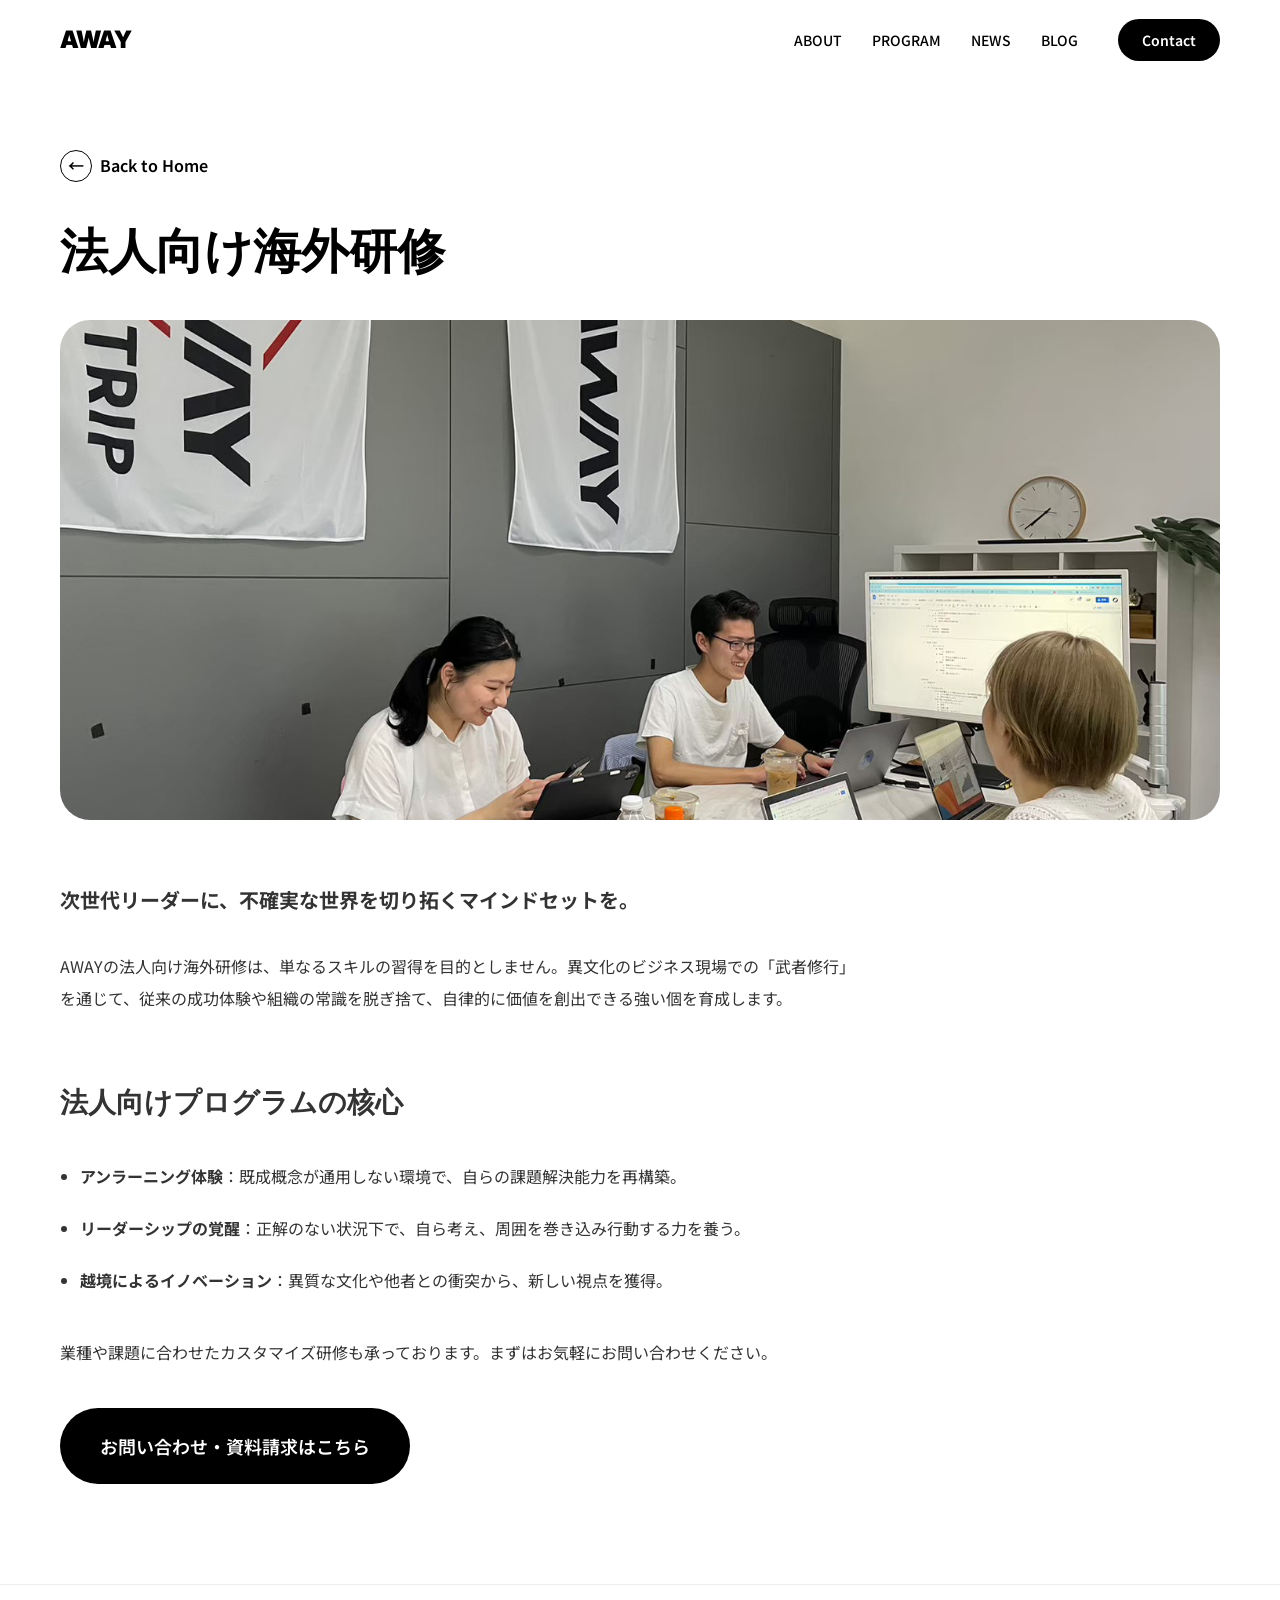
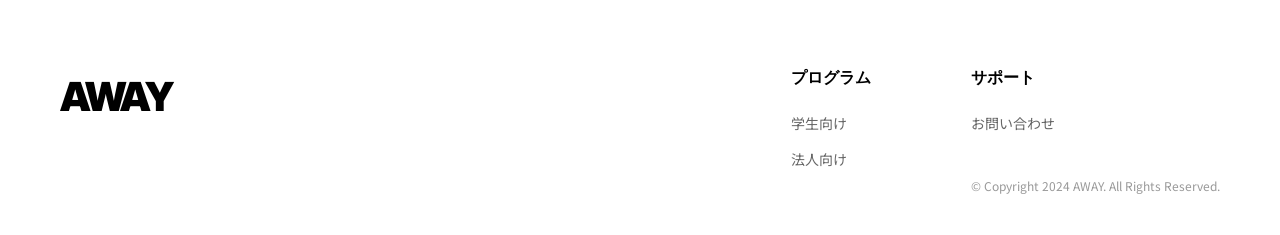
==== business-program.html @ 97340604 "Initial commit" ====
<!DOCTYPE html>
<html lang="ja">

<head>
    <meta charset="UTF-8">
    <meta name="viewport" content="width=device-width, initial-scale=1.0">
    <title>法人向け海外研修 - AWAY</title>
    <link rel="preconnect" href="https://fonts.googleapis.com">
    <link rel="preconnect" href="https://fonts.gstatic.com" crossorigin>
    <link
        href="https://fonts.googleapis.com/css2?family=Inter:wght@400;500;600;700&family=Noto+Sans+JP:wght@400;500;700&display=swap"
        rel="stylesheet">
    <link rel="icon" href="favicon.png" type="image/png">
    <link rel="stylesheet" href="styles.css">
</head>

<body>
    <header class="header">
        <div class="container header-container">
            <a href="index.html" class="logo">AWAY</a>
            <nav class="nav">
                <ul class="nav-list">
                    <li><a href="index.html#about">ABOUT</a></li>
                    <li><a href="index.html#program">Program</a></li>
                    <li><a href="index.html#news">News</a></li>
                    <li><a href="https://note.com/away_college" target="_blank">Blog</a></li>
                </ul>
                <a href="contact.html" class="btn btn-black">Contact</a>
            </nav>
        </div>
    </header>

    <main style="padding-top: 150px; padding-bottom: 100px;">
        <div class="container">
            <a href="index.html"
                style="display: inline-flex; align-items: center; gap: 8px; font-weight: 600; margin-bottom: 40px;">
                <span
                    style="display: inline-flex; align-items: center; justify-content: center; width: 32px; height: 32px; border: 1px solid #000; border-radius: 50%;">←</span>
                Back to Home
            </a>

            <h1 style="font-size: 48px; margin-bottom: 40px; line-height: 1.2;">法人向け海外研修</h1>

            <div style="margin-bottom: 60px; border-radius: 30px; overflow: hidden; height: 500px;">
                <img src="images/社会人向け.jpg" alt="法人向け海外研修" style="width: 100%; height: 100%; object-fit: cover;">
            </div>

            <div style="max-width: 800px; line-height: 2; font-size: 16px; color: #333;">
                <p style="margin-bottom: 30px; font-size: 20px; font-weight: 700;">
                    次世代リーダーに、不確実な世界を切り拓くマインドセットを。
                </p>
                <p style="margin-bottom: 30px;">
                    AWAYの法人向け海外研修は、単なるスキルの習得を目的としません。異文化のビジネス現場での「武者修行」を通じて、従来の成功体験や組織の常識を脱ぎ捨て、自律的に価値を創出できる強い個を育成します。
                </p>
                <h2 style="font-size: 28px; margin: 60px 0 30px; font-family: var(--font-heading);">法人向けプログラムの核心</h2>
                <ul style="list-style: disc; padding-left: 20px; margin-bottom: 40px;">
                    <li style="margin-bottom: 20px;"><strong>アンラーニング体験</strong>：既成概念が通用しない環境で、自らの課題解決能力を再構築。</li>
                    <li style="margin-bottom: 20px;"><strong>リーダーシップの覚醒</strong>：正解のない状況下で、自ら考え、周囲を巻き込み行動する力を養う。</li>
                    <li style="margin-bottom: 20px;"><strong>越境によるイノベーション</strong>：異質な文化や他者との衝突から、新しい視点を獲得。</li>
                </ul>

                <p style="margin-bottom: 40px;">
                    業種や課題に合わせたカスタマイズ研修も承っております。まずはお気軽にお問い合わせください。
                </p>

                <a href="contact.html" class="btn btn-black" style="padding: 20px 40px; font-size: 18px;">
                    お問い合わせ・資料請求はこちら
                </a>
            </div>
        </div>
    </main>

    <footer class="footer">
        <div class="container footer-container">
            <div class="footer-logo">
                <a href="index.html">AWAY</a>
            </div>
            <div class="footer-links">
                <div class="footer-column">
                    <h4>プログラム</h4>
                    <ul>
                        <li><a href="student-program.html">学生向け</a></li>
                        <li><a href="business-program.html">法人向け</a></li>
                    </ul>
                </div>
                <div class="footer-column">
                    <h4>サポート</h4>
                    <ul>
                        <li><a href="contact.html">お問い合わせ</a></li>
                    </ul>
                    <p class="copyright">© Copyright 2024 AWAY. All Rights Reserved.</p>
                </div>
            </div>
        </div>
    </footer>
</body>

</html>
---- styles.css ----
/* Global Styles */
:root {
    --text-color: #000;
    --bg-color: #fff;
    --gray-light: #f5f5f5;
    --gray-medium: #888;
    --accent-color: #000;
    --font-heading: 'Inter', sans-serif;
    --font-body: 'Noto Sans JP', sans-serif;
    --container-width: 1200px;
    --header-height: 80px;
}

* {
    margin: 0;
    padding: 0;
    box-sizing: border-box;
}

body {
    font-family: var(--font-body);
    color: var(--text-color);
    line-height: 1.6;
    background-color: var(--bg-color);
    -webkit-font-smoothing: antialiased;
}

a {
    text-decoration: none;
    color: inherit;
}

ul {
    list-style: none;
}

img {
    max-width: 100%;
    display: block;
}

.container {
    max-width: var(--container-width);
    margin: 0 auto;
    padding: 0 20px;
}

/* Typography */
h1,
h2,
h3,
h4 {
    font-family: var(--font-heading);
    font-weight: 700;
}

/* Header */
.header {
    height: var(--header-height);
    display: flex;
    align-items: center;
    position: fixed;
    top: 0;
    left: 0;
    width: 100%;
    background: rgba(255, 255, 255, 0.9);
    backdrop-filter: blur(10px);
    z-index: 1000;
}

.header-container {
    display: flex;
    justify-content: space-between;
    align-items: center;
    width: 100%;
}

.logo {
    font-family: var(--font-heading);
    font-weight: 900;
    font-size: 24px;
    letter-spacing: -1px;
    text-transform: uppercase;
}

.nav {
    display: flex;
    align-items: center;
    gap: 40px;
}

.nav-list {
    display: flex;
    gap: 30px;
}

.nav-list a {
    font-size: 14px;
    font-weight: 500;
    text-transform: uppercase;
}

.btn {
    display: inline-flex;
    align-items: center;
    justify-content: center;
    padding: 10px 24px;
    border-radius: 50px;
    font-weight: 600;
    font-size: 14px;
    transition: all 0.3s ease;
}

.btn-black {
    background-color: #000;
    color: #fff;
}

.btn-black:hover {
    background-color: #333;
    transform: translateY(-2px);
}

/* Hero Section */
.hero {
    padding-top: calc(var(--header-height) + 60px);
    padding-bottom: 100px;
}

.hero-title {
    font-size: 80px;
    line-height: 1.1;
    margin-bottom: 40px;
    letter-spacing: -2px;
}

.hero-text {
    font-size: 18px;
    font-weight: 700;
    margin-bottom: 60px;
    max-width: 800px;
}

.hero-divider {
    height: 1px;
    width: 60px;
    background-color: #000;
    margin: 80px 0;
}

.hero-description-block {
    font-size: 20px;
    color: #333;
    max-width: 900px;
    line-height: 2.2;
    font-weight: 500;
}

.story-title {
    font-size: 48px;
    margin-bottom: 50px;
    letter-spacing: -0.5px;
}

.story-lead {
    font-size: 24px;
    font-weight: 700;
    margin-bottom: 50px;
}

.hero-description-block p {
    margin-bottom: 50px;
}

/* Section Common */
.section-title {
    font-size: 40px;
    margin-bottom: 60px;
    letter-spacing: -1px;
}

/* Program Section */
.program {
    padding: 100px 0;
    background-color: #f8f9fa;
}

.program-list {
    display: flex;
    flex-direction: column;
    gap: 60px;
    max-width: 900px;
    margin: 0 auto;
}

.program-item {
    display: flex;
    align-items: center;
    text-decoration: none;
    color: inherit;
    transition: opacity 0.3s ease;
    background: transparent;
}

.program-item:hover {
    opacity: 0.8;
}

.program-item-image {
    width: 200px;
    height: 140px;
    border-radius: 16px;
    overflow: hidden;
    flex-shrink: 0;
    margin-right: 40px;
}

.program-image {
    width: 100%;
    height: 100%;
    object-fit: cover;
    transition: transform 0.6s ease;
}

.program-item:hover .program-image {
    transform: scale(1.05);
}

.program-item-content {
    flex-grow: 1;
}

.program-item-title {
    font-size: 26px;
    font-weight: 800;
    margin-bottom: 8px;
    color: #111;
}

.program-item-desc {
    font-size: 14px;
    color: #666;
    font-weight: 500;
    line-height: 1.6;
}

.program-item-icon {
    margin-left: 20px;
}

.program-arrow-circle {
    display: inline-flex;
    align-items: center;
    justify-content: center;
    width: 40px;
    height: 40px;
    border: 1px solid #e0e0e0;
    border-radius: 50%;
    color: #333;
    font-size: 16px;
    transition: all 0.3s ease;
}

.program-item:hover .program-arrow-circle {
    border-color: #111;
    color: #111;
    transform: translateX(4px);
}



/* News Section */
.news {
    padding: 100px 0;
}

.news-grid {
    display: grid;
    grid-template-columns: repeat(3, 1fr);
    gap: 30px;
}

.news-card {
    border: 1px solid #eee;
    border-radius: 12px;
    overflow: hidden;
    padding: 20px;
    transition: all 0.3s ease;
}

.news-card:hover {
    box-shadow: 0 10px 20px rgba(0, 0, 0, 0.05);
}

.news-image-wrapper {
    height: 200px;
    border-radius: 8px;
    overflow: hidden;
    margin-bottom: 20px;
}

.news-image {
    width: 100%;
    height: 100%;
    object-fit: cover;
}

.news-title {
    font-size: 16px;
    margin-bottom: 10px;
    line-height: 1.5;
}

.news-date {
    font-size: 12px;
    color: #999;
    margin-bottom: 15px;
}

.news-link {
    font-size: 12px;
    font-weight: 700;
    text-transform: uppercase;
    text-decoration: underline;
}

/* Gallery Section - Vertical Dynamic Layout */
.gallery {
    padding: 150px 0;
    background-color: #fff;
}

.gallery-container {
    max-width: 1200px;
    margin: 0 auto;
    padding: 0 40px;
    column-count: 4;
    column-gap: 20px;
}

.gallery-item {
    position: relative;
    overflow: hidden;
    border-radius: 16px;
    opacity: 0;
    transform: translateY(30px);
    transition: all 0.6s cubic-bezier(0.22, 1, 0.36, 1);
    cursor: pointer;
    box-shadow: 0 4px 16px rgba(0, 0, 0, 0.1);
    break-inside: avoid;
    margin-bottom: 20px;
}

.gallery-item.is-visible {
    opacity: 1;
    transform: translateY(0);
}

.gallery-item.is-visible:hover {
    transform: translateY(-8px) scale(1.02);
    box-shadow: 0 20px 40px rgba(0,0,0,0.15);
    z-index: 2;
}

.gallery-img {
    width: 100%;
    height: auto;
    display: block;
    object-fit: cover;
    transition: transform 0.6s cubic-bezier(0.22, 1, 0.36, 1);
    filter: brightness(0.95);
}

.gallery-img.p-portrait { aspect-ratio: 3/4; }
.gallery-img.p-landscape { aspect-ratio: 4/3; }
.gallery-img.p-tall { aspect-ratio: 9/16; }
.gallery-img.p-square { aspect-ratio: 1/1; }

.gallery-item:hover .gallery-img {
    transform: scale(1.08) rotate(1deg);
    filter: brightness(1.1);
}

@media (max-width: 1024px) {
    .gallery-container {
        column-count: 3;
    }
}

@media (max-width: 768px) {
    .gallery-container {
        column-count: 2;
        column-gap: 16px;
        padding: 0 20px;
    }
    
    .gallery-item {
        margin-bottom: 16px;
        border-radius: 12px;
    }
}

@media (max-width: 480px) {
    .gallery-container {
        column-count: 1;
    }
}

/* CTA Section */
.cta {
    padding: 150px 0;
    text-align: center;
    position: relative;
    overflow: hidden;
}

.cta-container {
    position: relative;
    z-index: 2;
}

.cta-title {
    font-size: 48px;
    margin-bottom: 30px;
    line-height: 1.3;
}

.cta-text {
    font-size: 16px;
    margin-bottom: 40px;
    line-height: 2;
}

.cta-btn {
    padding: 15px 40px;
    font-size: 16px;
}

.cta-decoration-left,
.cta-decoration-right {
    position: absolute;
    top: 50%;
    transform: translateY(-50%);
    width: 200px;
    height: 200px;
    z-index: 1;
    opacity: 0.8;
}

.cta-decoration-left {
    left: 100px;
}

.cta-decoration-right {
    right: 100px;
}

/* Company Info Section */
.company-info {
    padding: 100px 0;
    background-color: var(--gray-light);
}

.company-table {
    max-width: 800px;
    margin: 0 auto;
    border-top: 1px solid #ddd;
}

.table-row {
    display: flex;
    padding: 20px 0;
    border-bottom: 1px solid #ddd;
}

.row-label {
    width: 200px;
    font-weight: 700;
    font-size: 14px;
    color: #333;
}

.row-value {
    flex: 1;
    font-size: 14px;
    color: #666;
}

@media (max-width: 768px) {
    .table-row {
        flex-direction: column;
        gap: 8px;
    }

    .row-label {
        width: 100%;
    }
}

/* Footer */
.footer {
    padding: 80px 0 40px;
    border-top: 1px solid #eee;
}

.footer-container {
    display: flex;
    justify-content: space-between;
}

.footer-logo a {
    font-family: var(--font-heading);
    font-size: 40px;
    font-weight: 900;
    letter-spacing: -2px;
}

.footer-links {
    display: flex;
    gap: 100px;
}

.footer-column h4 {
    font-size: 16px;
    margin-bottom: 20px;
}

.footer-column ul li {
    margin-bottom: 10px;
}

.footer-column ul li a {
    font-size: 14px;
    color: #666;
}

.footer-column ul li a:hover {
    color: #000;
}

/* Contact Form Styles */
.contact-form {
    background: #fff;
}

.form-group {
    margin-bottom: 30px;
}

.form-group label {
    display: block;
    font-weight: 700;
    font-size: 14px;
    margin-bottom: 10px;
    color: #333;
}

.required {
    color: #ff4d4d;
    font-size: 11px;
    padding: 2px 6px;
    background: #fff0f0;
    border-radius: 4px;
    margin-left: 5px;
}

.form-group input[type="text"],
.form-group input[type="email"],
.form-group select,
.form-group textarea {
    width: 100%;
    padding: 15px;
    border: 1px solid #ddd;
    border-radius: 8px;
    font-family: inherit;
    font-size: 16px;
    transition: border-color 0.3s ease;
}

.form-group input:focus,
.form-group select:focus,
.form-group textarea:focus {
    outline: none;
    border-color: #000;
}

.radio-group {
    display: flex;
    gap: 30px;
    padding: 10px 0;
}

.radio-label {
    display: flex;
    align-items: center;
    gap: 8px;
    cursor: pointer;
    font-weight: 500 !important;
}

.radio-label input[type="radio"] {
    width: 18px;
    height: 18px;
    accent-color: #000;
}

.copyright {
    margin-top: 40px;
    font-size: 12px;
    color: #999;
}

/* Theme Dark Styles */
.theme-dark {
    background-color: #111;
    color: #fff;
}

.story {
    padding: 150px 0;
    position: relative;
    overflow: hidden;
}

.story-background-text {
    position: absolute;
    top: 50%;
    left: 0;
    transform: translate(10vw, -50%);
    font-size: 25vw;
    font-weight: 900;
    color: rgba(255, 255, 255, 0.06);
    white-space: nowrap;
    z-index: 0;
    font-family: var(--font-heading);
    pointer-events: none;
    letter-spacing: -5px;
}

.theme-dark .hero-divider {
    background-color: #fff;
}

.theme-dark .hero-description-block {
    color: #fff;
}

.theme-dark .story-title {
    color: #fff;
}

.theme-dark .section-title {
    color: #fff;
}

.gallery.theme-dark {
    background-color: #111;
}

.company-info.theme-dark {
    background-color: #111;
}

.theme-dark .row-label {
    color: #fff;
}

.theme-dark .row-value {
    color: #ccc;
}

.theme-dark .table-row {
    border-bottom: 1px solid #333;
}

.theme-dark .company-table {
    border-top: 1px solid #333;
}

footer.theme-dark {
    background-color: #111;
    border-top: none;
}

.theme-dark .footer-logo a {
    color: #fff;
}

.theme-dark .footer-column h4 {
    color: #fff;
}

.theme-dark .footer-column ul li a {
    color: #ccc;
}

.theme-dark .footer-column ul li a:hover {
    color: #fff;
}


/* Responsive */
@media (max-width: 768px) {
    .header-container {
        padding: 0 20px;
    }

    .nav {
        display: none;
        /* simple hide for now */
    }

    .hero-title {
        font-size: 48px;
    }

    .program-item {
        flex-direction: column;
        align-items: flex-start;
        gap: 20px;
    }

    .program-item-image {
        width: 100%;
        height: auto;
        aspect-ratio: 16/9;
        margin-right: 0;
    }

    .program-item-icon {
        margin-left: 0;
        align-self: flex-end;
    }

    .news-grid {
        grid-template-columns: 1fr;
    }

    .cta-decoration-left,
    .cta-decoration-right {
        display: none;
    }

    .footer-container {
        flex-direction: column;
        gap: 40px;
    }

    .footer-links {
        flex-direction: column;
        gap: 40px;
    }
}
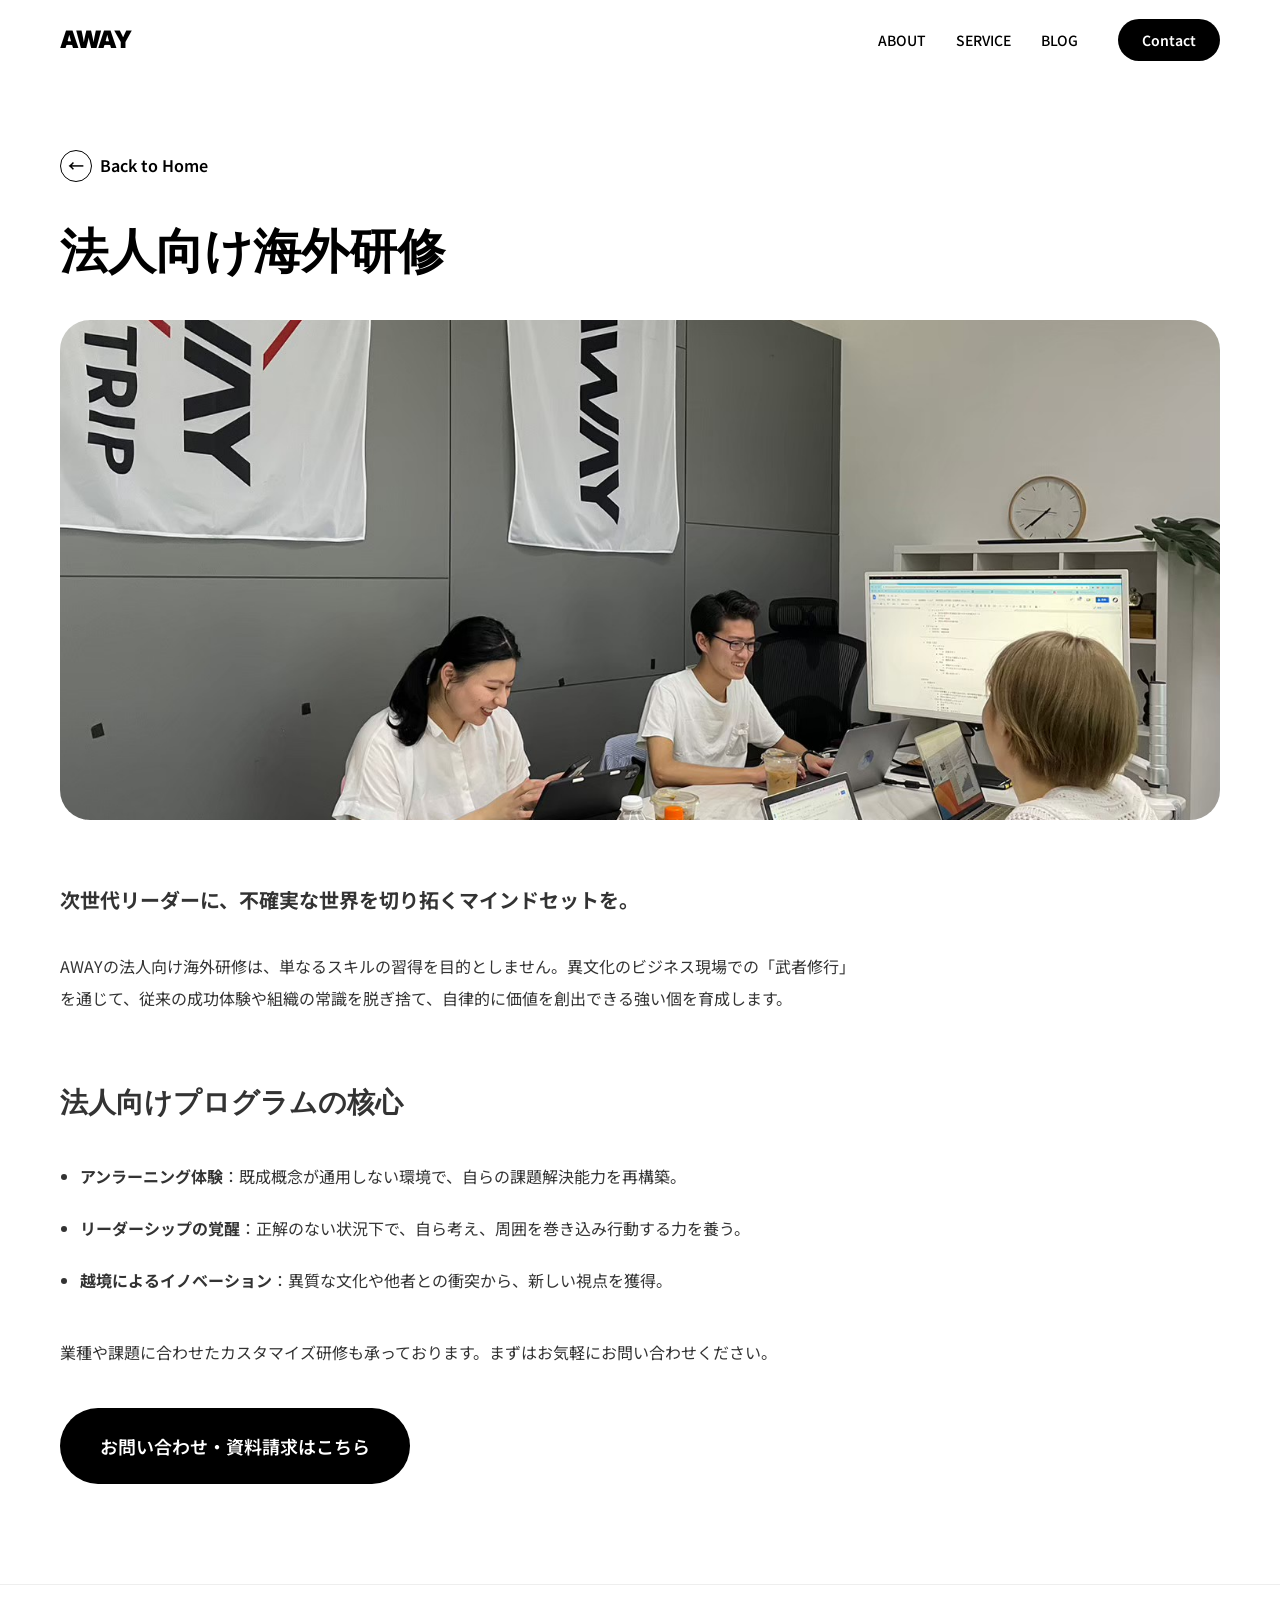
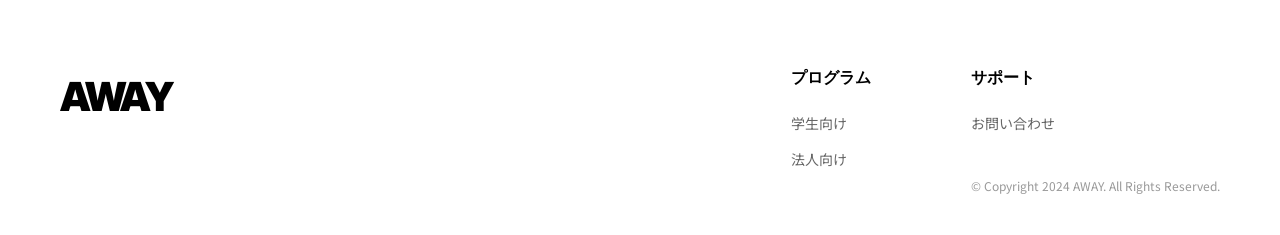
==== commit bda501f8: "Update layout designs and sections for student program and representative profile" ====
--- a/business-program.html
+++ b/business-program.html
@@ -21,9 +21,8 @@
             <nav class="nav">
                 <ul class="nav-list">
                     <li><a href="index.html#about">ABOUT</a></li>
-                    <li><a href="index.html#program">Program</a></li>
-                    <li><a href="index.html#news">News</a></li>
-                    <li><a href="https://note.com/away_college" target="_blank">Blog</a></li>
+                    <li><a href="index.html#program">Service</a></li>
+                                        <li><a href="https://note.com/away_college" target="_blank">Blog</a></li>
                 </ul>
                 <a href="contact.html" class="btn btn-black">Contact</a>
             </nav>
--- a/styles.css
+++ b/styles.css
@@ -182,146 +182,98 @@
 /* Program Section */
 .program {
     padding: 100px 0;
-    background-color: #f8f9fa;
+    background-color: #ffffff;
 }
 
 .program-list {
     display: flex;
+    flex-direction: row;
+    gap: 40px;
+    max-width: 1000px;
+    margin: 0 auto;
+}
+
+.program-item {
+    flex: 1;
+    position: relative;
+    display: flex;
     flex-direction: column;
-    gap: 60px;
-    max-width: 900px;
-    margin: 0 auto;
-}
-
-.program-item {
-    display: flex;
+    justify-content: center;
     align-items: center;
+    text-align: center;
     text-decoration: none;
     color: inherit;
-    transition: opacity 0.3s ease;
-    background: transparent;
+    transition: all 0.4s cubic-bezier(0.16, 1, 0.3, 1);
+    background: #eeeeee;
+    padding: 60px 40px;
+    height: 320px;
+    border-radius: 16px;
+    border: none;
 }
 
 .program-item:hover {
-    opacity: 0.8;
-}
-
-.program-item-image {
-    width: 200px;
-    height: 140px;
-    border-radius: 16px;
-    overflow: hidden;
-    flex-shrink: 0;
-    margin-right: 40px;
-}
-
-.program-image {
-    width: 100%;
-    height: 100%;
-    object-fit: cover;
-    transition: transform 0.6s ease;
-}
-
-.program-item:hover .program-image {
-    transform: scale(1.05);
+    transform: translateY(-4px);
+    background: #e2e2e2;
+    box-shadow: 0 12px 30px rgba(0, 0, 0, 0.05);
 }
 
 .program-item-content {
-    flex-grow: 1;
-}
-
-.program-item-title {
-    font-size: 26px;
+    display: flex;
+    flex-direction: column;
+    align-items: center;
+    gap: 16px;
+}
+
+.program-item-title-ja {
+    font-size: 24px;
     font-weight: 800;
-    margin-bottom: 8px;
-    color: #111;
-}
-
-.program-item-desc {
-    font-size: 14px;
-    color: #666;
-    font-weight: 500;
-    line-height: 1.6;
+    line-height: 1.4;
+    color: #000000;
+}
+
+.program-item-subtitle-en {
+    font-size: 12px;
+    font-weight: 700;
+    letter-spacing: 2px;
+    color: #777777;
+    text-transform: uppercase;
 }
 
 .program-item-icon {
-    margin-left: 20px;
-}
-
-.program-arrow-circle {
+    position: absolute;
+    right: 24px;
+    bottom: 24px;
+}
+
+.program-plus-circle {
     display: inline-flex;
     align-items: center;
     justify-content: center;
-    width: 40px;
-    height: 40px;
-    border: 1px solid #e0e0e0;
+    width: 44px;
+    height: 44px;
+    background-color: #000000;
     border-radius: 50%;
-    color: #333;
-    font-size: 16px;
+    color: #ffffff;
+    font-size: 24px;
+    font-weight: 300;
     transition: all 0.3s ease;
 }
 
-.program-item:hover .program-arrow-circle {
-    border-color: #111;
-    color: #111;
-    transform: translateX(4px);
-}
-
-
-
-/* News Section */
-.news {
-    padding: 100px 0;
-}
-
-.news-grid {
-    display: grid;
-    grid-template-columns: repeat(3, 1fr);
-    gap: 30px;
-}
-
-.news-card {
-    border: 1px solid #eee;
-    border-radius: 12px;
-    overflow: hidden;
-    padding: 20px;
-    transition: all 0.3s ease;
-}
-
-.news-card:hover {
-    box-shadow: 0 10px 20px rgba(0, 0, 0, 0.05);
-}
-
-.news-image-wrapper {
-    height: 200px;
-    border-radius: 8px;
-    overflow: hidden;
-    margin-bottom: 20px;
-}
-
-.news-image {
-    width: 100%;
-    height: 100%;
-    object-fit: cover;
-}
-
-.news-title {
-    font-size: 16px;
-    margin-bottom: 10px;
-    line-height: 1.5;
-}
-
-.news-date {
-    font-size: 12px;
-    color: #999;
-    margin-bottom: 15px;
-}
-
-.news-link {
-    font-size: 12px;
-    font-weight: 700;
-    text-transform: uppercase;
-    text-decoration: underline;
+.program-item:hover .program-plus-circle {
+    transform: scale(1.1);
+}
+
+/* Responsive */
+@media (max-width: 768px) {
+    .program-list {
+        flex-direction: column;
+        gap: 24px;
+    }
+    
+    .program-item {
+        height: 260px;
+        padding: 40px 20px;
+    }
 }
 
 /* Gallery Section - Vertical Dynamic Layout */
@@ -727,10 +679,7 @@
         margin-right: 0;
     }
 
-    .program-item-icon {
-        margin-left: 0;
-        align-self: flex-end;
-    }
+
 
     .news-grid {
         grid-template-columns: 1fr;
@@ -750,4 +699,4 @@
         flex-direction: column;
         gap: 40px;
     }
-}+}
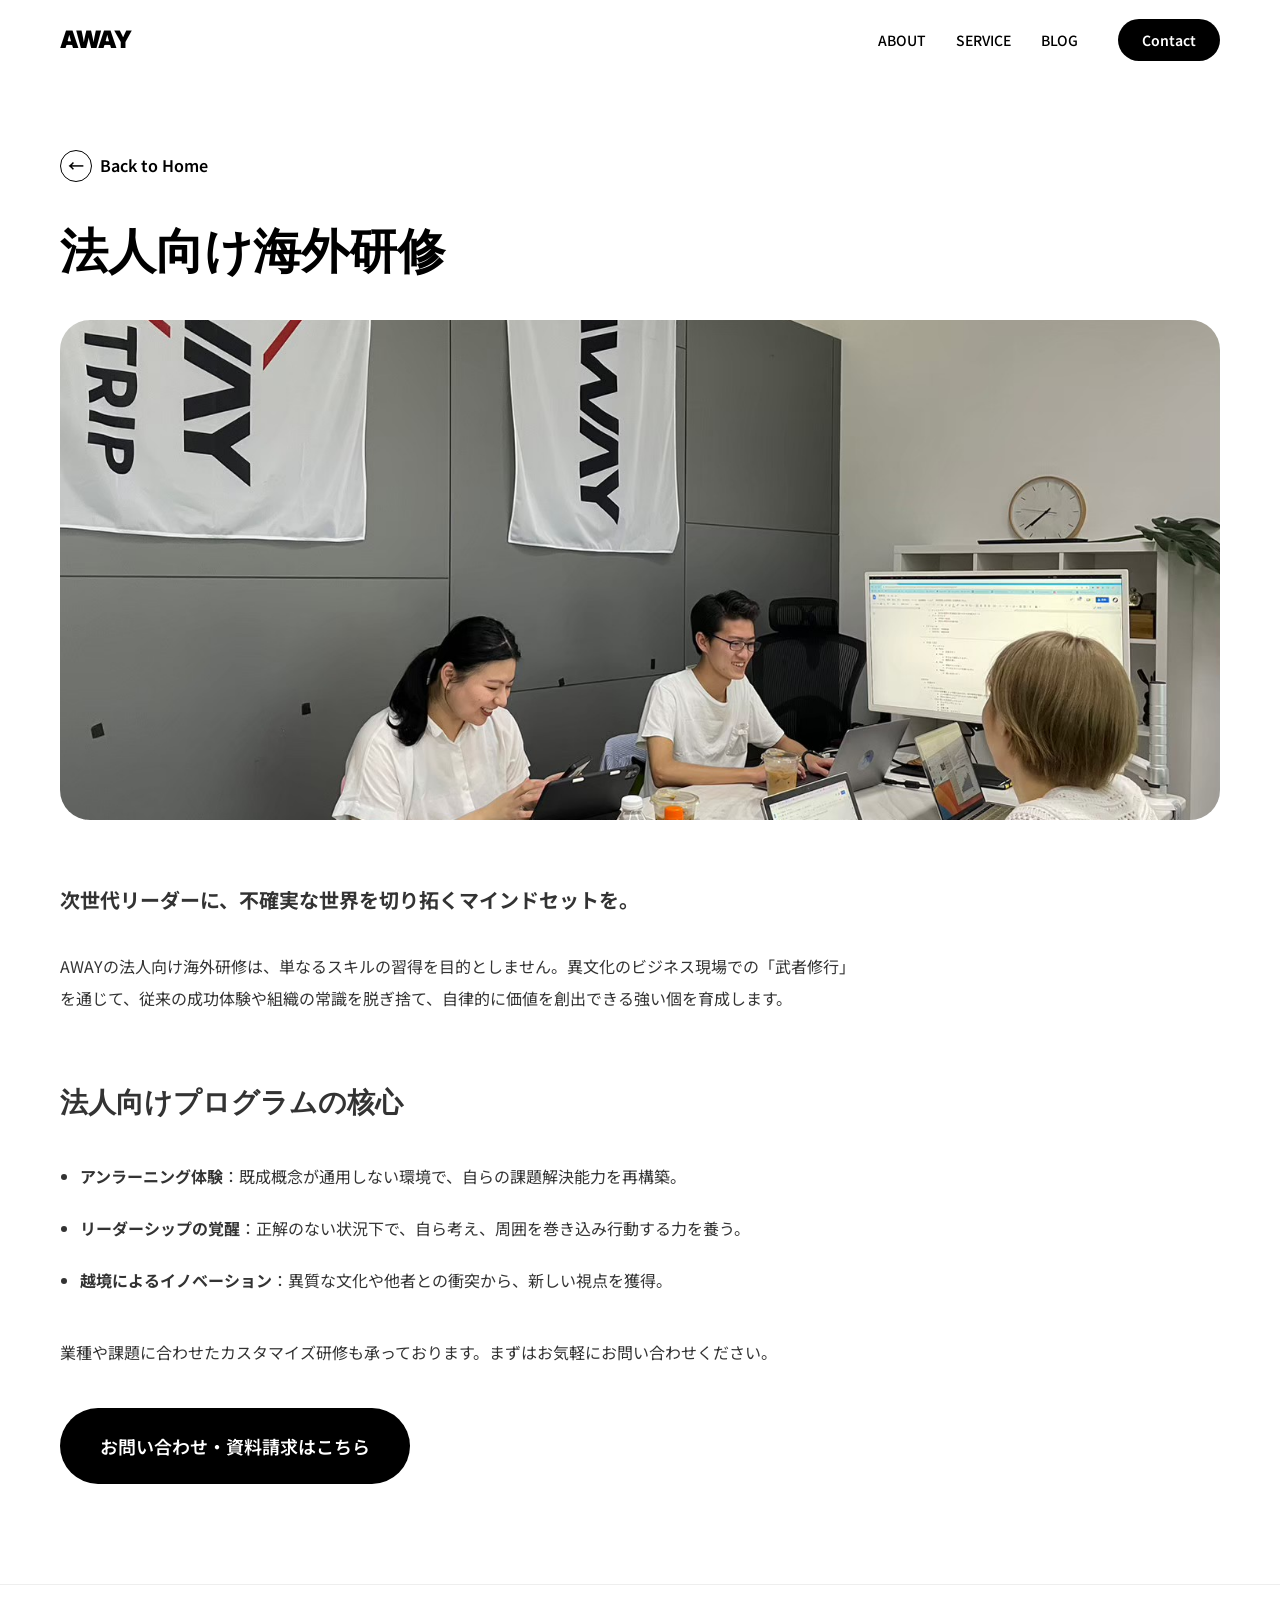
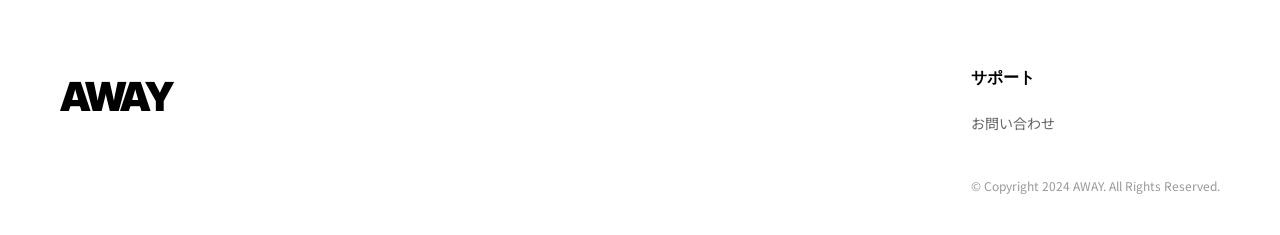
==== commit 3bbc165f: "フッターのプログラム一覧を削除" ====
--- a/business-program.html
+++ b/business-program.html
@@ -76,13 +76,6 @@
             </div>
             <div class="footer-links">
                 <div class="footer-column">
-                    <h4>プログラム</h4>
-                    <ul>
-                        <li><a href="student-program.html">学生向け</a></li>
-                        <li><a href="business-program.html">法人向け</a></li>
-                    </ul>
-                </div>
-                <div class="footer-column">
                     <h4>サポート</h4>
                     <ul>
                         <li><a href="contact.html">お問い合わせ</a></li>
--- a/styles.css
+++ b/styles.css
@@ -650,6 +650,121 @@
     color: #fff;
 }
 
+/* Official Note Section */
+.news {
+    padding: 100px 0;
+    background-color: #fff;
+}
+
+.news .container {
+    max-width: 1200px;
+    margin: 0 auto;
+    padding: 0 20px;
+}
+
+.news .section-title {
+    font-size: 36px;
+    font-weight: 800;
+    margin-bottom: 50px;
+    color: #000;
+    font-family: 'Inter', sans-serif;
+}
+
+.news-grid {
+    display: grid;
+    grid-template-columns: repeat(3, 1fr);
+    gap: 30px;
+}
+
+.news-card {
+    background: #fff;
+    border: 1px solid #f0f0f0;
+    border-radius: 16px;
+    overflow: hidden;
+    box-shadow: 0 10px 30px rgba(0, 0, 0, 0.03);
+    transition: transform 0.3s ease, box-shadow 0.3s ease;
+    display: flex;
+    flex-direction: column;
+}
+
+.news-card:hover {
+    transform: translateY(-5px);
+    box-shadow: 0 15px 40px rgba(0, 0, 0, 0.08);
+}
+
+.news-image-wrapper {
+    width: 100%;
+    aspect-ratio: 1.5; /* 3:2 */
+    overflow: hidden;
+    border-bottom: 1px solid #f0f0f0;
+}
+
+.news-image {
+    width: 100%;
+    height: 100%;
+    object-fit: cover;
+}
+
+.news-content {
+    padding: 30px 24px;
+    display: flex;
+    flex-direction: column;
+    flex-grow: 1;
+}
+
+.news-title {
+    font-size: 16px;
+    font-weight: 800;
+    line-height: 1.5;
+    color: #1e293b;
+    margin: 0 0 16px 0;
+    display: -webkit-box;
+    -webkit-line-clamp: 3;
+    -webkit-box-orient: vertical;
+    overflow: hidden;
+    height: 72px; /* 3行分の高さを固定してカードの高さを揃える */
+}
+
+.news-date {
+    font-size: 13px;
+    color: #94a3b8;
+    margin: 0 0 24px 0;
+    font-family: 'Inter', sans-serif;
+}
+
+.news-link {
+    font-size: 12px;
+    font-weight: 800;
+    color: #000;
+    text-decoration: underline;
+    text-decoration-thickness: 2px;
+    text-underline-offset: 4px;
+    letter-spacing: 0.05em;
+    display: inline-block;
+    margin-top: auto;
+}
+
+.news-link:hover {
+    color: #ff4d4d;
+}
+
+/* Note button styling */
+.note-btn-wrapper .btn-black {
+    background-color: #000;
+    color: #fff;
+    padding: 14px 36px;
+    font-size: 14px;
+    font-weight: 800;
+    border-radius: 9999px;
+    text-decoration: none;
+    display: inline-block;
+    transition: opacity 0.3s ease;
+}
+
+.note-btn-wrapper .btn-black:hover {
+    opacity: 0.8;
+}
+
 
 /* Responsive */
 @media (max-width: 768px) {
